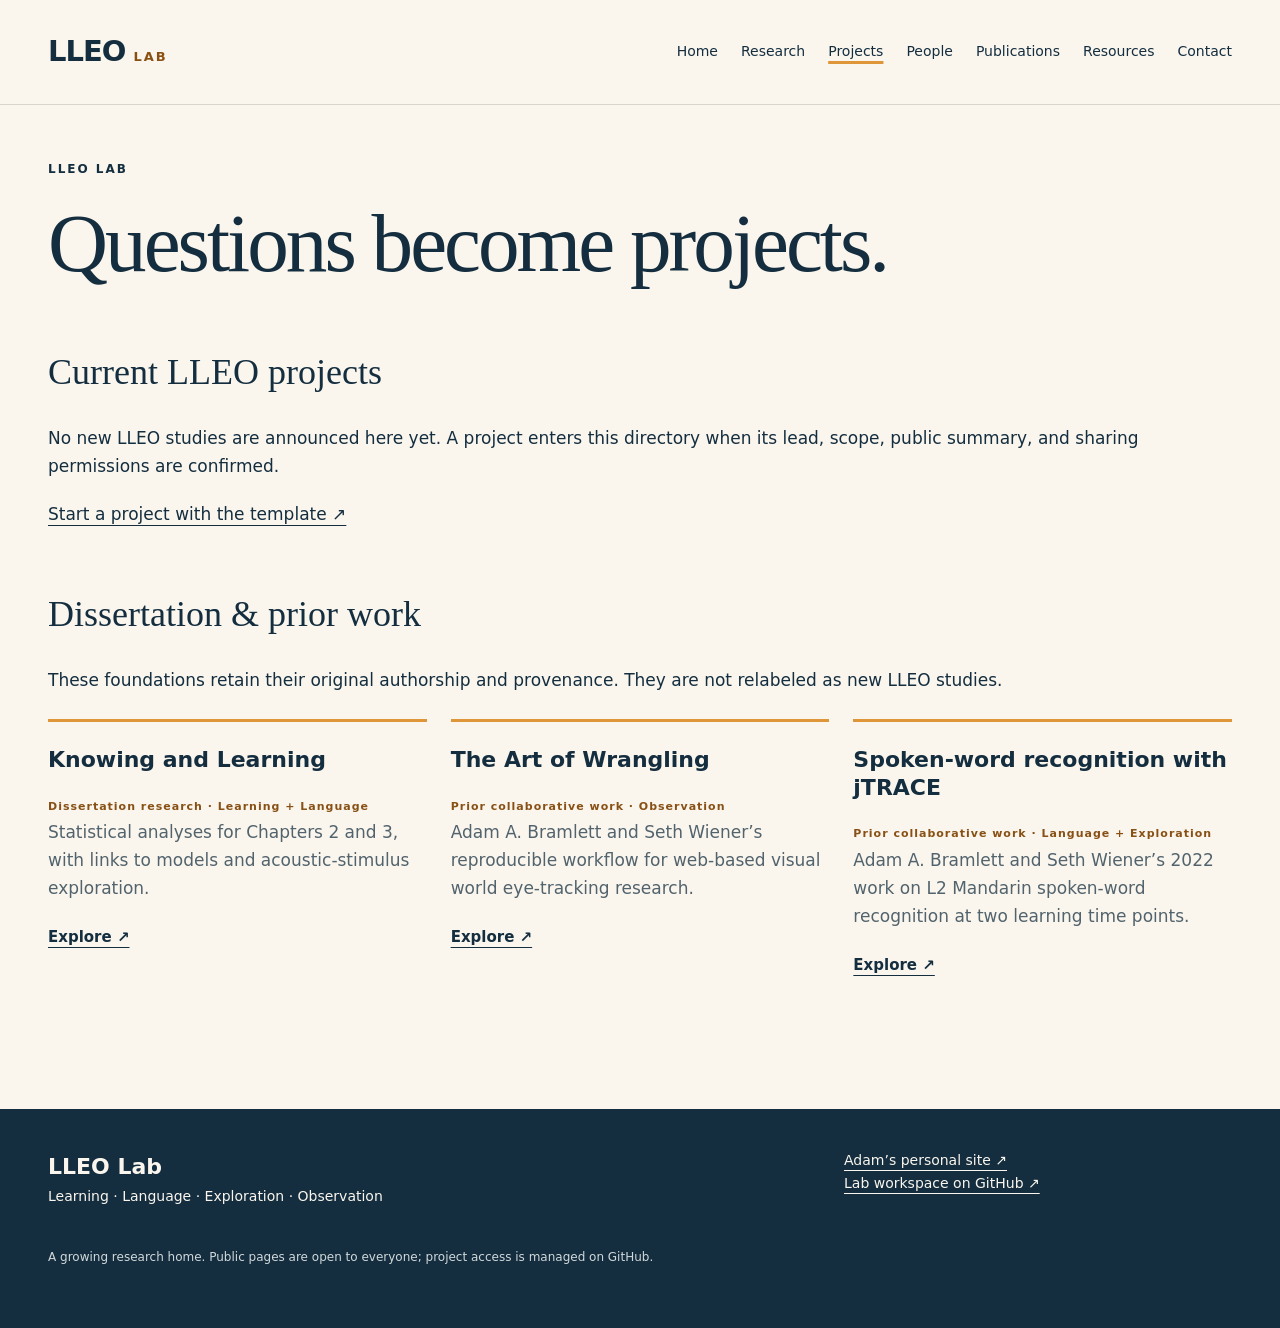
==== projects.html @ f9f86751 "Publish complete LLEO research website" ====
<!doctype html><html lang="en"><head><meta charset="utf-8"><meta name="viewport" content="width=device-width,initial-scale=1"><title>Questions become projects. · LLEO Lab</title><meta name="description" content="Learning, Language, Exploration, Observation. Research, people, and open methods."><link rel="stylesheet" href="assets/style.css"><link rel="icon" href="data:,"></head><body><a class="skip" href="#main">Skip to content</a><header><a class="brand" href="index.html">LLEO<span>LAB</span></a><nav aria-label="Main navigation"><a href="index.html" >Home</a><a href="research.html" >Research</a><a href="projects.html" aria-current="page">Projects</a><a href="people.html" >People</a><a href="publications.html" >Publications</a><a href="resources.html" >Resources</a><a href="contact.html" >Contact</a></nav></header><main id="main"><div class="page-head"><p class="eyebrow">LLEO LAB</p><h1>Questions become projects.</h1></div><section><h2>Current LLEO projects</h2><p>No new LLEO studies are announced here yet. A project enters this directory when its lead, scope, public summary, and sharing permissions are confirmed.</p><a href="https://github.com/AdamAnderB/lleo-lab/tree/main/templates/project">Start a project with the template ↗</a></section><section><h2>Dissertation &amp; prior work</h2><p>These foundations retain their original authorship and provenance. They are not relabeled as new LLEO studies.</p><div class="grid"><article class="card"><h3>Knowing and Learning</h3><p><span class="tag">Dissertation research · Learning + Language</span><br>Statistical analyses for Chapters 2 and 3, with links to models and acoustic-stimulus exploration.</p><a href="https://github.com/AdamAnderB/knowing-and-learning">Explore ↗</a></article><article class="card"><h3>The Art of Wrangling</h3><p><span class="tag">Prior collaborative work · Observation</span><br>Adam A. Bramlett and Seth Wiener’s reproducible workflow for web-based visual world eye-tracking research.</p><a href="https://github.com/AdamAnderB/AoW">Explore ↗</a></article><article class="card"><h3>Spoken-word recognition with jTRACE</h3><p><span class="tag">Prior collaborative work · Language + Exploration</span><br>Adam A. Bramlett and Seth Wiener’s 2022 work on L2 Mandarin spoken-word recognition at two learning time points.</p><a href="https://www.adamabramlett.com/research">Explore ↗</a></article></div></section></main><footer><div><b>LLEO Lab</b><p>Learning · Language · Exploration · Observation</p></div><div><a href="https://www.adamabramlett.com/">Adam’s personal site ↗</a><br><a href="https://github.com/AdamAnderB/lleo-lab">Lab workspace on GitHub ↗</a></div><p class="fine">A growing research home. Public pages are open to everyone; project access is managed on GitHub.</p></footer></body></html>
---- assets/style.css ----
:root{--navy:#142e40;--ivory:#faf6ed;--gold:#df9639;--muted:#52636d;--line:#d9d5ca}*{box-sizing:border-box}html{scroll-behavior:smooth}body{margin:0;background:var(--ivory);color:var(--navy);font:17px/1.65 system-ui,-apple-system,BlinkMacSystemFont,'Segoe UI',sans-serif}a{color:inherit;text-underline-offset:5px}a:hover{color:#86500b}a:focus-visible{outline:3px solid #a65c00;outline-offset:5px}.skip{position:absolute;left:16px;top:-100px;background:white;padding:12px;z-index:5}.skip:focus{top:12px}header{max-width:1280px;margin:auto;padding:28px 48px;display:flex;align-items:center;justify-content:space-between;gap:24px;border-bottom:1px solid var(--line)}.brand{font-weight:850;font-size:29px;letter-spacing:-1px;text-decoration:none}.brand span{font-size:13px;letter-spacing:2px;margin-left:8px;color:#895011}nav{display:flex;gap:23px;flex-wrap:wrap;font-size:14px}nav a{text-decoration:none}nav a[aria-current]{text-decoration:underline;text-decoration-color:var(--gold);text-decoration-thickness:3px}main{max-width:1280px;margin:auto;padding:55px 48px 80px}.eyebrow,.section-label{font-size:12px;letter-spacing:2px;font-weight:700}.page-head{max-width:1000px}h1{font-family:Georgia,serif;font-weight:400;letter-spacing:-3px;font-size:clamp(46px,6.5vw,86px);line-height:1.04;margin:20px 0 24px}h1 em{color:#9b5b15;font-weight:400}h2{font-family:Georgia,serif;font-weight:400;font-size:36px;line-height:1.2}h3{font-size:22px;line-height:1.25;font-weight:650}p{margin:0 0 20px}.intro{color:var(--muted);font-size:18px}.lead{font-size:25px;line-height:1.5;max-width:760px}.hero{display:grid;grid-template-columns:1fr 1.2fr;gap:50px;align-items:center;margin-top:30px}.hero figure{margin:0;background:white;padding:24px 14px 16px;border:1px solid var(--line);transform:rotate(-2deg)}img{max-width:100%;height:auto}figcaption{font-family:Georgia,serif;text-align:center;font-style:italic;color:var(--muted);font-size:14px}.actions{display:flex;gap:24px;align-items:center;flex-wrap:wrap;margin-top:30px}.button{background:var(--navy);color:white;padding:13px 20px;text-decoration:none;border-radius:3px}.button:hover{color:white;background:#2b4a5e}section{margin-top:65px}.grid{display:grid;grid-template-columns:repeat(3,minmax(0,1fr));gap:24px;margin:25px 0}.grid.four{grid-template-columns:repeat(4,minmax(0,1fr))}.grid.two{grid-template-columns:repeat(2,minmax(0,1fr))}.card{padding:24px 0 26px;border-top:3px solid var(--gold)}.card h3{margin:0 0 16px}.card p{color:var(--muted)}.card a{font-weight:650;font-size:15px}.feature{display:grid;grid-template-columns:2fr 1fr;gap:40px;background:var(--navy);color:var(--ivory);padding:48px}.feature a:hover{color:var(--gold)}.feature h2{font-size:46px;margin:16px 0}.big-letters{font:bold 88px/1 Georgia,serif;color:var(--gold);text-align:center;align-self:center;letter-spacing:15px}.measure,.prose{max-width:790px}.prose h2{margin-top:46px}.prose li{margin-bottom:12px}.tag{font-size:11px;font-weight:700;letter-spacing:1px;color:#885015}.citation{padding:30px 0;border-bottom:1px solid var(--line)}.citation h2{font-size:29px}.branch-nav{margin-top:50px;display:flex;gap:24px;flex-wrap:wrap}footer{background:var(--navy);color:var(--ivory);padding:40px max(24px,calc((100vw - 1184px)/2));display:grid;grid-template-columns:2fr 1fr;gap:20px;font-size:14px}footer a:hover{color:var(--gold)}.fine{grid-column:1/-1;color:#d1d9da;font-size:12px}footer b{font-size:22px}@media(max-width:900px){header{padding:22px 24px;align-items:flex-start;flex-direction:column}nav{gap:14px}main{padding:35px 24px 60px}.hero{grid-template-columns:1fr}.grid,.grid.four{grid-template-columns:repeat(2,minmax(0,1fr))}.hero figure{transform:none}.feature{padding:30px}.big-letters{font-size:60px}}@media(max-width:540px){.grid,.grid.four,.grid.two,.feature,footer{grid-template-columns:1fr}.big-letters{display:none}h1{letter-spacing:-1.5px}h2{font-size:30px}.lead{font-size:21px}nav{font-size:13px}.feature h2{font-size:35px}section{margin-top:45px}}@media(prefers-reduced-motion:reduce){html{scroll-behavior:auto}}
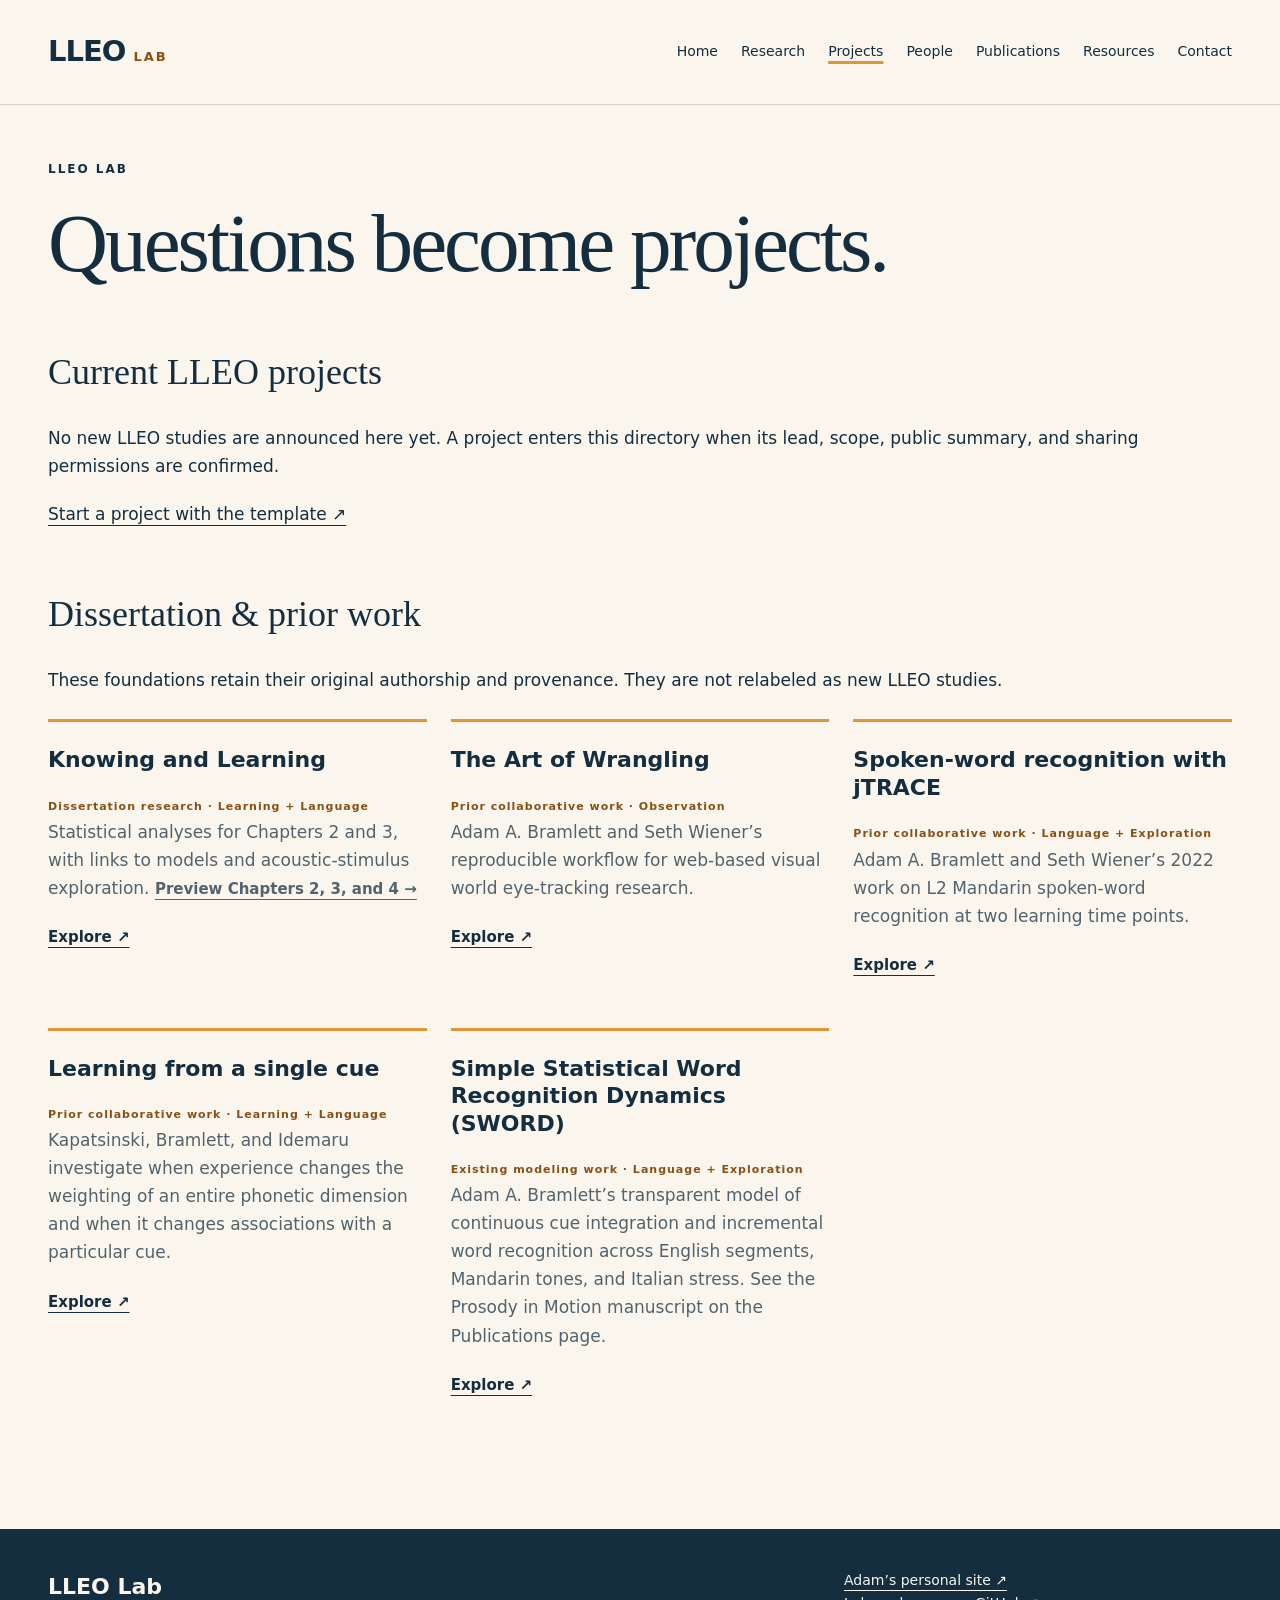
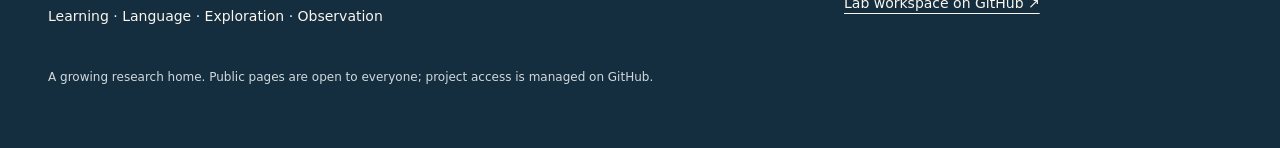
==== commit 2cb31224: "Add KBI and SWORD papers with visual chapter previews; withhold PDFs" ====
--- a/projects.html
+++ b/projects.html
@@ -1 +1 @@
-<!doctype html><html lang="en"><head><meta charset="utf-8"><meta name="viewport" content="width=device-width,initial-scale=1"><title>Questions become projects. · LLEO Lab</title><meta name="description" content="Learning, Language, Exploration, Observation. Research, people, and open methods."><link rel="stylesheet" href="assets/style.css"><link rel="icon" href="data:,"></head><body><a class="skip" href="#main">Skip to content</a><header><a class="brand" href="index.html">LLEO<span>LAB</span></a><nav aria-label="Main navigation"><a href="index.html" >Home</a><a href="research.html" >Research</a><a href="projects.html" aria-current="page">Projects</a><a href="people.html" >People</a><a href="publications.html" >Publications</a><a href="resources.html" >Resources</a><a href="contact.html" >Contact</a></nav></header><main id="main"><div class="page-head"><p class="eyebrow">LLEO LAB</p><h1>Questions become projects.</h1></div><section><h2>Current LLEO projects</h2><p>No new LLEO studies are announced here yet. A project enters this directory when its lead, scope, public summary, and sharing permissions are confirmed.</p><a href="https://github.com/AdamAnderB/lleo-lab/tree/main/templates/project">Start a project with the template ↗</a></section><section><h2>Dissertation &amp; prior work</h2><p>These foundations retain their original authorship and provenance. They are not relabeled as new LLEO studies.</p><div class="grid"><article class="card"><h3>Knowing and Learning</h3><p><span class="tag">Dissertation research · Learning + Language</span><br>Statistical analyses for Chapters 2 and 3, with links to models and acoustic-stimulus exploration.</p><a href="https://github.com/AdamAnderB/knowing-and-learning">Explore ↗</a></article><article class="card"><h3>The Art of Wrangling</h3><p><span class="tag">Prior collaborative work · Observation</span><br>Adam A. Bramlett and Seth Wiener’s reproducible workflow for web-based visual world eye-tracking research.</p><a href="https://github.com/AdamAnderB/AoW">Explore ↗</a></article><article class="card"><h3>Spoken-word recognition with jTRACE</h3><p><span class="tag">Prior collaborative work · Language + Exploration</span><br>Adam A. Bramlett and Seth Wiener’s 2022 work on L2 Mandarin spoken-word recognition at two learning time points.</p><a href="https://www.adamabramlett.com/research">Explore ↗</a></article></div></section></main><footer><div><b>LLEO Lab</b><p>Learning · Language · Exploration · Observation</p></div><div><a href="https://www.adamabramlett.com/">Adam’s personal site ↗</a><br><a href="https://github.com/AdamAnderB/lleo-lab">Lab workspace on GitHub ↗</a></div><p class="fine">A growing research home. Public pages are open to everyone; project access is managed on GitHub.</p></footer></body></html>+<!doctype html><html lang="en"><head><meta charset="utf-8"><meta name="viewport" content="width=device-width,initial-scale=1"><title>Questions become projects. · LLEO Lab</title><meta name="description" content="Learning, Language, Exploration, Observation. Research, people, and open methods."><link rel="stylesheet" href="assets/style.css"><link rel="icon" href="data:,"></head><body><a class="skip" href="#main">Skip to content</a><header><a class="brand" href="index.html">LLEO<span>LAB</span></a><nav aria-label="Main navigation"><a href="index.html" >Home</a><a href="research.html" >Research</a><a href="projects.html" aria-current="page">Projects</a><a href="people.html" >People</a><a href="publications.html" >Publications</a><a href="resources.html" >Resources</a><a href="contact.html" >Contact</a></nav></header><main id="main"><div class="page-head"><p class="eyebrow">LLEO LAB</p><h1>Questions become projects.</h1></div><section><h2>Current LLEO projects</h2><p>No new LLEO studies are announced here yet. A project enters this directory when its lead, scope, public summary, and sharing permissions are confirmed.</p><a href="https://github.com/AdamAnderB/lleo-lab/tree/main/templates/project">Start a project with the template ↗</a></section><section><h2>Dissertation &amp; prior work</h2><p>These foundations retain their original authorship and provenance. They are not relabeled as new LLEO studies.</p><div class="grid"><article class="card"><h3>Knowing and Learning</h3><p><span class="tag">Dissertation research · Learning + Language</span><br>Statistical analyses for Chapters 2 and 3, with links to models and acoustic-stimulus exploration. <a href="publications.html#dissertation">Preview Chapters 2, 3, and 4 →</a></p><a href="https://github.com/AdamAnderB/knowing-and-learning">Explore ↗</a></article><article class="card"><h3>The Art of Wrangling</h3><p><span class="tag">Prior collaborative work · Observation</span><br>Adam A. Bramlett and Seth Wiener’s reproducible workflow for web-based visual world eye-tracking research.</p><a href="https://github.com/AdamAnderB/AoW">Explore ↗</a></article><article class="card"><h3>Spoken-word recognition with jTRACE</h3><p><span class="tag">Prior collaborative work · Language + Exploration</span><br>Adam A. Bramlett and Seth Wiener’s 2022 work on L2 Mandarin spoken-word recognition at two learning time points.</p><a href="https://www.adamabramlett.com/research">Explore ↗</a></article><article class="card"><h3>Learning from a single cue</h3><p><span class="tag">Prior collaborative work · Learning + Language</span><br>Kapatsinski, Bramlett, and Idemaru investigate when experience changes the weighting of an entire phonetic dimension and when it changes associations with a particular cue.</p><a href="https://doi.org/10.1016/j.cognition.2024.105818">Explore ↗</a></article><article class="card"><h3>Simple Statistical Word Recognition Dynamics (SWORD)</h3><p><span class="tag">Existing modeling work · Language + Exploration</span><br>Adam A. Bramlett’s transparent model of continuous cue integration and incremental word recognition across English segments, Mandarin tones, and Italian stress. See the Prosody in Motion manuscript on the Publications page.</p><a href="https://github.com/AdamAnderB/Simple_Statistical_Word_Recognition_Dynamics">Explore ↗</a></article></div></section></main><footer><div><b>LLEO Lab</b><p>Learning · Language · Exploration · Observation</p></div><div><a href="https://www.adamabramlett.com/">Adam’s personal site ↗</a><br><a href="https://github.com/AdamAnderB/lleo-lab">Lab workspace on GitHub ↗</a></div><p class="fine">A growing research home. Public pages are open to everyone; project access is managed on GitHub.</p></footer></body></html>
--- a/assets/style.css
+++ b/assets/style.css
@@ -1 +1,3 @@
 :root{--navy:#142e40;--ivory:#faf6ed;--gold:#df9639;--muted:#52636d;--line:#d9d5ca}*{box-sizing:border-box}html{scroll-behavior:smooth}body{margin:0;background:var(--ivory);color:var(--navy);font:17px/1.65 system-ui,-apple-system,BlinkMacSystemFont,'Segoe UI',sans-serif}a{color:inherit;text-underline-offset:5px}a:hover{color:#86500b}a:focus-visible{outline:3px solid #a65c00;outline-offset:5px}.skip{position:absolute;left:16px;top:-100px;background:white;padding:12px;z-index:5}.skip:focus{top:12px}header{max-width:1280px;margin:auto;padding:28px 48px;display:flex;align-items:center;justify-content:space-between;gap:24px;border-bottom:1px solid var(--line)}.brand{font-weight:850;font-size:29px;letter-spacing:-1px;text-decoration:none}.brand span{font-size:13px;letter-spacing:2px;margin-left:8px;color:#895011}nav{display:flex;gap:23px;flex-wrap:wrap;font-size:14px}nav a{text-decoration:none}nav a[aria-current]{text-decoration:underline;text-decoration-color:var(--gold);text-decoration-thickness:3px}main{max-width:1280px;margin:auto;padding:55px 48px 80px}.eyebrow,.section-label{font-size:12px;letter-spacing:2px;font-weight:700}.page-head{max-width:1000px}h1{font-family:Georgia,serif;font-weight:400;letter-spacing:-3px;font-size:clamp(46px,6.5vw,86px);line-height:1.04;margin:20px 0 24px}h1 em{color:#9b5b15;font-weight:400}h2{font-family:Georgia,serif;font-weight:400;font-size:36px;line-height:1.2}h3{font-size:22px;line-height:1.25;font-weight:650}p{margin:0 0 20px}.intro{color:var(--muted);font-size:18px}.lead{font-size:25px;line-height:1.5;max-width:760px}.hero{display:grid;grid-template-columns:1fr 1.2fr;gap:50px;align-items:center;margin-top:30px}.hero figure{margin:0;background:white;padding:24px 14px 16px;border:1px solid var(--line);transform:rotate(-2deg)}img{max-width:100%;height:auto}figcaption{font-family:Georgia,serif;text-align:center;font-style:italic;color:var(--muted);font-size:14px}.actions{display:flex;gap:24px;align-items:center;flex-wrap:wrap;margin-top:30px}.button{background:var(--navy);color:white;padding:13px 20px;text-decoration:none;border-radius:3px}.button:hover{color:white;background:#2b4a5e}section{margin-top:65px}.grid{display:grid;grid-template-columns:repeat(3,minmax(0,1fr));gap:24px;margin:25px 0}.grid.four{grid-template-columns:repeat(4,minmax(0,1fr))}.grid.two{grid-template-columns:repeat(2,minmax(0,1fr))}.card{padding:24px 0 26px;border-top:3px solid var(--gold)}.card h3{margin:0 0 16px}.card p{color:var(--muted)}.card a{font-weight:650;font-size:15px}.feature{display:grid;grid-template-columns:2fr 1fr;gap:40px;background:var(--navy);color:var(--ivory);padding:48px}.feature a:hover{color:var(--gold)}.feature h2{font-size:46px;margin:16px 0}.big-letters{font:bold 88px/1 Georgia,serif;color:var(--gold);text-align:center;align-self:center;letter-spacing:15px}.measure,.prose{max-width:790px}.prose h2{margin-top:46px}.prose li{margin-bottom:12px}.tag{font-size:11px;font-weight:700;letter-spacing:1px;color:#885015}.citation{padding:30px 0;border-bottom:1px solid var(--line)}.citation h2{font-size:29px}.branch-nav{margin-top:50px;display:flex;gap:24px;flex-wrap:wrap}footer{background:var(--navy);color:var(--ivory);padding:40px max(24px,calc((100vw - 1184px)/2));display:grid;grid-template-columns:2fr 1fr;gap:20px;font-size:14px}footer a:hover{color:var(--gold)}.fine{grid-column:1/-1;color:#d1d9da;font-size:12px}footer b{font-size:22px}@media(max-width:900px){header{padding:22px 24px;align-items:flex-start;flex-direction:column}nav{gap:14px}main{padding:35px 24px 60px}.hero{grid-template-columns:1fr}.grid,.grid.four{grid-template-columns:repeat(2,minmax(0,1fr))}.hero figure{transform:none}.feature{padding:30px}.big-letters{font-size:60px}}@media(max-width:540px){.grid,.grid.four,.grid.two,.feature,footer{grid-template-columns:1fr}.big-letters{display:none}h1{letter-spacing:-1.5px}h2{font-size:30px}.lead{font-size:21px}nav{font-size:13px}.feature h2{font-size:35px}section{margin-top:45px}}@media(prefers-reduced-motion:reduce){html{scroll-behavior:auto}}
+/* Original research figures lead a spacious publication gallery. */
+.publication-nav{display:flex;gap:28px;flex-wrap:wrap;margin-top:32px;padding-bottom:24px;border-bottom:1px solid var(--line)}.paper-entry{display:grid;grid-template-columns:minmax(0,1.12fr) minmax(0,1fr);gap:42px;padding:48px 0;border-bottom:1px solid var(--line);align-items:center;scroll-margin-top:24px}.paper-art{margin:0;min-width:0}.paper-art>a{display:flex;background:white;padding:26px;min-height:280px;align-items:center;justify-content:center;border:1px solid #e8e3d8;box-shadow:0 12px 28px #142e4009;transition:box-shadow .2s}.paper-art>a:hover{box-shadow:0 12px 28px #142e401b}.paper-art img{display:block;width:100%;max-height:440px;object-fit:contain}.paper-art figcaption{text-align:left;margin-top:15px;font-family:inherit;font-style:normal;line-height:1.5;font-size:12px}.paper-art figcaption a{white-space:nowrap}.paper-copy h2{font-size:clamp(26px,2.8vw,38px);margin:12px 0 22px;line-height:1.16}.paper-copy .eyebrow{color:#875115;letter-spacing:1.3px;line-height:1.6}.paper-citation{font-size:14px;color:var(--muted);line-height:1.65}.paper-links{display:flex;gap:14px 24px;flex-wrap:wrap;align-items:center;font-size:14px;font-weight:650}.availability{display:inline-block;background:#eee7d8;border:1px solid #d6c8af;color:#614321;padding:8px 13px;font-size:12px;letter-spacing:.3px}#dissertation{padding-top:20px}#dissertation>h2{font-size:42px}.hero figure{transform:none;padding:20px 12px}.hero{grid-template-columns:1fr 1.3fr}@media(max-width:800px){.paper-entry{grid-template-columns:1fr;gap:25px}.paper-art>a{min-height:0;padding:18px}.paper-copy h2{font-size:29px}.hero{grid-template-columns:1fr}#dissertation>h2{font-size:32px}}@media(prefers-reduced-motion:reduce){.paper-art>a{transition:none}}
